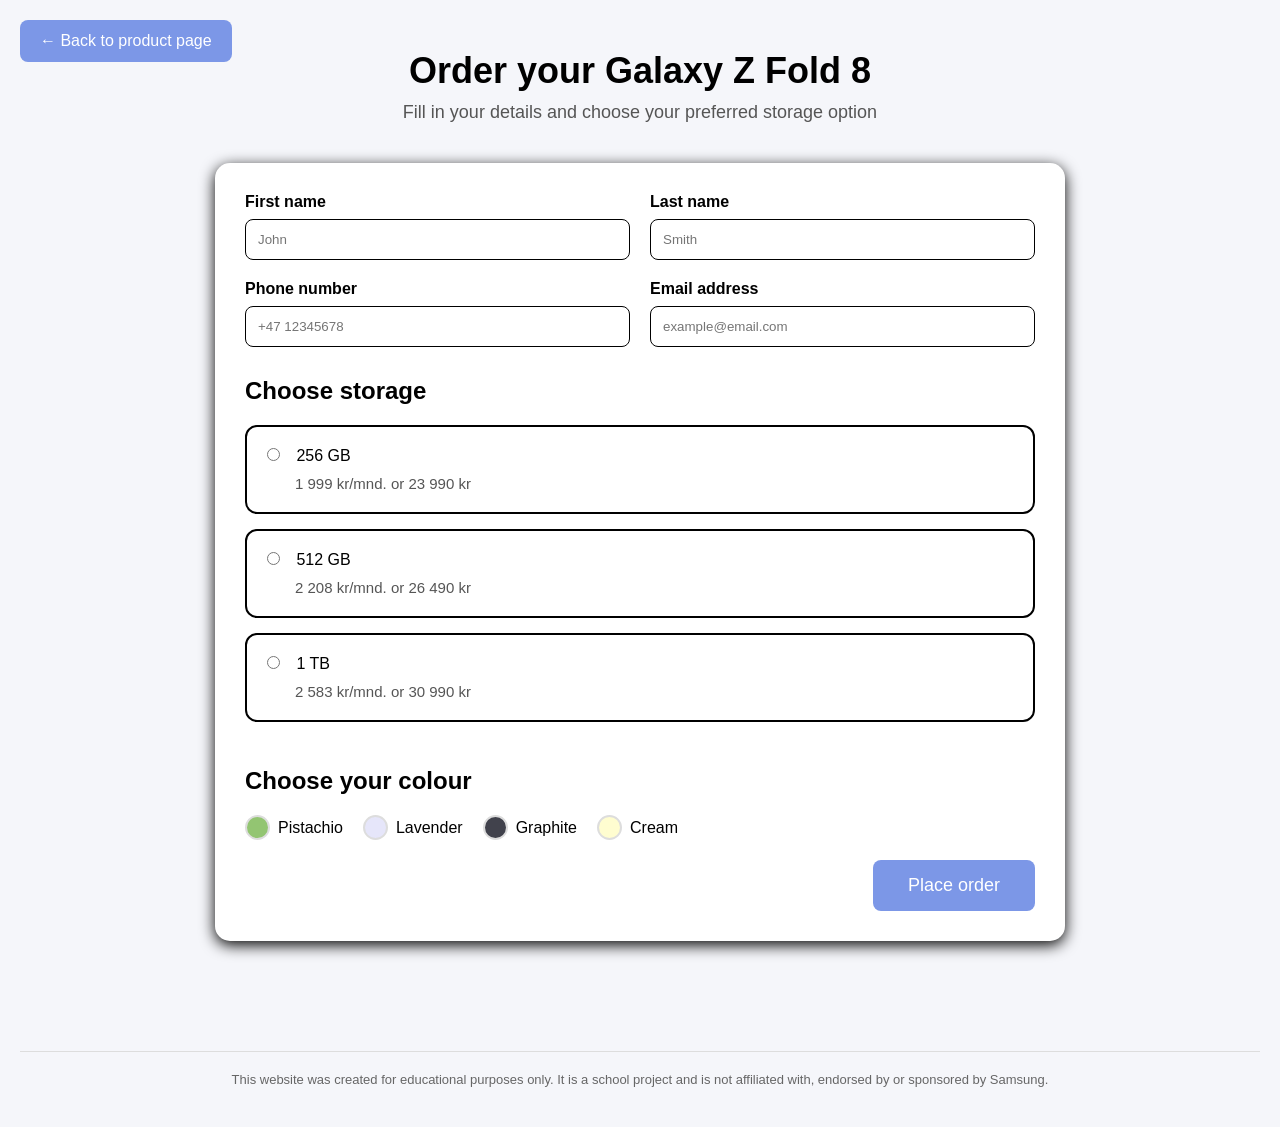
==== order.html @ 5c8b6a44 "Initial commit - Samsung Galaxy Z Fold 8 website" ====
<!DOCTYPE html>
<html lang="en">
<head>
    <meta charset="UTF-8">
    <meta name="viewport" content="width=device-width, initial-scale=1.0">
    <link rel="stylesheet" href="./css/styles.css">
    <title>Order Samsung Galaxy Z Fold 8</title>
</head>
<body class="order-page">
    <main class="order">
        <a href="index.html" class="back__button"> &larr; Back to product page</a>
        <h1>Order your Galaxy Z Fold 8</h1>
        <p class="order__intro">Fill in your details and choose your preferred storage option</p>
        <form>
            <div class=" customer customer__info">
            <div>
            <label for="firstName">First name</label>


        <input type="text" name="firstName" id="firstName" placeholder="John" required>
        
        </div>
        <div>
        <label for="lastName">Last name</label>
        <input type="text" name="lastName" id="lastName" placeholder="Smith" required>
        
        </div>
        <div>
            <label for="phone">Phone number</label>
        <input type="tel" name="phone" id="phone" placeholder="+47 12345678" required>
        
        </div>
        <div>
        <label for="email">Email address</label>
        <input type="email" name="email" id="email" placeholder="example@email.com" required>
        </div>
        </div>
    <fieldset>
        <legend>Choose storage</legend>
     <ul>
            <li class="options__list">
                <label>
                    <input type="radio" name="storage" value="256GB" required>
                    256 GB
                
                <div class="storage__price"> 1 999 kr/mnd. or 23 990 kr</div> 
                </label>
            </li>
             
            <li class="options__list">
                <label>
                    <input type="radio" name="storage" value="512GB">
                512 GB
                <div class="storage__price"> 2 208 kr/mnd. or 26 490 kr

                </div>
                </label>
            </li>
            
            <li class="options__list">
                <label>
                    <input type="radio" name="storage" value="1TB">
                    1 TB
                
                  <div class="storage__price"> 2 583 kr/mnd. or 30 990 kr
                 </div> 
                </label>
                  
            </li>
          
        </ul>

        </fieldset>
       <fieldset class="order__colour-choice">
        <legend>Choose your colour</legend>
        <div class="order__colour-options">
            <label>
            <input type="radio" name="colour" value="pistachio" required>
            <span class="order__colour-dot pistachio"></span>
            Pistachio
</label>
<label>
    <input type="radio" name="colour" value="lavender">
    <span class="order__colour-dot lavender"></span>
    Lavender
</label>
<label>
    <input type="radio" name="colour" value="graphite">
    <span class="order__colour-dot graphite"></span>
    Graphite
</label>
<label>
    <input type="radio" name="colour" value="cream">
    <span class="order__colour-dot cream"></span>
    Cream
</label>
        </div>
       </fieldset>
<button type="submit">Place order</button>
        </form>
        </main>

<footer>
    <div>
        This website was created for educational purposes only. It is a school project and is not affiliated with, endorsed by or sponsored by Samsung.
    </div>
</footer>
</body>
</html>
---- css/styles.css ----
/* Global CSS variables */
:root {
    --primary-color: #7c97e7;
    --hover-color: #5579b8;
    --background-color: #f5f6fa;
    --text-color: #333;
    --white: #ffffff;
}
* {
    margin: 0;
    padding: 0;
    box-sizing: border-box;
}
header { 
    display: flex;
    flex-direction: column;
align-items: center;
    justify-content: space-between;
    gap: 20px;
    padding: 20px;
}
.product__purchase {
    display: flex;
    justify-content: flex-end;
    align-items: center;
    gap: 20px;
    padding: 20px;
    width: 100%;
    box-sizing: border-box;
}
h1 {
    
    text-align: center;
   font-size: clamp(20px, 3vw, 50px);
   margin: 0;
    
}

.product__button {
    display: inline-block;
    position: static;
    padding: 15px 25px;
    color: white;
    text-align: center;
    border-radius: 5px;
    background-color: rgb(124, 151, 231);
    cursor: pointer;
    font-size: medium;
    text-decoration: none;
}
.product__button:hover {
    text-decoration: underline;
}

main {
    max-width: 1600px;
    margin: 0 auto;
    padding: 30px 20px;
    
}
.phone-layout {
    display: grid;
    grid-template-columns: minmax(0, 1.8fr) minmax(0, 1fr);
    gap: 30px;
    align-items: start;
   
}
.product__image {
    grid-column: 1;
    margin: 0;
}
.product__image img {
    width: 100%;
    height: auto;
    display: block;
}
figure figcaption {
    text-align: center;
    margin-top: 20px;
    padding: 15px;
    
}
figure figcaption strong {
    display: block;
    font-size: 22px;
    margin-bottom: 8px;
}
figure figcaption p {
    font-size: 20px;
    line-height: 1.5;
    margin: 0;
}
.product__info {
    grid-column: 2;
    grid-row: 1;
}
.product__info h2 {
    margin-bottom: 25px;
}
.product__storage-option {
    display: flex;
    justify-content: space-between;
    gap: 15px;
    padding: 20px 15px;
    margin-bottom: 12px;
    border: 1px solid black;
    border-radius: 6px;
    background-color: #f5f6fa;
}
.product__details {
    grid-column: 1;
    grid-row: 2;
}
@media (max-width: 700px) {
    .phone-layout {
        grid-template-columns: 1fr;
    }
    .product__image, .product__info, .product__details {
        grid-column: 1;
        grid-row: auto;
    }
    .product__details ul {
        grid-template-columns: 1fr;
    }
}
.product__details {
    margin-top: 30px;
    padding: 25px;
    background-color: #f5f6fa;
    border-radius: 15px;
}
.product__details h2 {
    text-align: center;
    font-size: 28px;
    margin-bottom: 25px;
}
.product__details ul {
    display: grid;
    grid-template-columns: repeat(2, minmax(0, 1fr));
    gap: 15px;
    list-style: none;
    padding: 0;
}
.product__details li {
    background-color: white;
    padding: 18px;
    border-radius: 10px;
    border-left: 4px solid rgb(124, 151, 231);
    box-shadow: 0 3px 8px;
    transition: transform 0.3s;
    overflow-wrap: anywhere;

}
/* Order page */

.order-page h1 {
    text-align: center;
    font-size: 36px;
    margin-bottom: 10px;
}

.order-page .order__intro {
    text-align: center;
    font-size: 18px;
    color: #555;
    margin-bottom: 30px;
}

.order-page {
    background-color: #f5f6fa;
    font-family: Arial, Helvetica, sans-serif;
    margin: 0;
    padding: 20px;
}
/* Form */

.order-page form {
    max-width: 850px;
    margin: 40px auto;
    padding: 30px;
    background-color: white;
    border-radius: 15px;
    box-shadow: 0 4px 15px;
}
/* Customer information */

.order-page .customer__info {
    display: grid;
    grid-template-columns: repeat( 2, minmax(0, 1fr));
    gap: 20px;
    margin-bottom: 30px;
}

.order-page .customer__info  > div {
    min-width: 0;
}

.order-page .customer__info label {
    display: block;
    margin-bottom: 8px;
    font-weight: bold;
}

.order-page .customer__info input {
    display: block;
    width: 100%;
    padding: 12px;
    border: 1px solid black;
    border-radius: 8px;
    box-sizing: border-box;
}



/* Storage options */

.order-page fieldset {
    border: none;
    padding: 0;
    margin: 0;
    min-width: 0;
}

.order-page legend {
    font-size: 24px;
    font-weight: bold;
    margin-bottom: 20px;
}

.order-page fieldset ul {
list-style: none;
padding: 0;
margin: 0;
}

.order-page .options__list {
    margin-bottom: 15px;
}

.order-page .options__list label {
    display: block;
    padding: 20px;
    border: 2px solid black;
    border-radius: 12px;
    background-color: white;
    cursor: pointer;
    transition: 0.3s;
}

.order-page .options__list label:hover {
border-color: #7c977c;
background-color: #f5f6ff;
}

.order-page .options__list label:has(input:checked) {
    border-color: #7c977c;
    background-color: #eef2ff;
}

.order-page .options__list input {
    margin-right: 12px;
    accent-color: #7c977c;
}

.order-page .storage__price {
    margin-top: 10px;
    margin-left: 28px;
    color: #555;
    font-size: 15px;
}

/* Place order button */

.order-page button[ type="submit"] {
    background-color: #7c97e7;
    color: white;
    border: none;
    padding: 15px 35px;
    border-radius: 8px;
    font-size: 18px;
    cursor: pointer;
    margin-top: 20px;
    display: block;
    margin-left: auto;
}

.order-page button[type="submit"]:hover {
    background-color: #5579b8;
    text-decoration: underline;
    text-underline-offset: 4px;
    
}

/* Mobile */
@media (max-width: 600px) {
    .order-page {
        padding: 10px;
    }
    .order-page form {
        padding: 20px;
        margin: 20px auto;
    }
    .order-page .customer__info {
        grid-template-columns: 1fr;
        
    }
   
}

.order-page .back__button {
    display: inline-block;
    position: absolute;
    top: 20px;
    left: 20px;
    padding: 12px 20px;
    background-color: #7c97e7;
    color: white;
    text-decoration: none;
    border-radius: 8px;
    font-size: 16px;
    margin-bottom: 20px;
    
    
}

.order-page .back__button:hover {
    background-color: #5579b8;
    text-decoration: underline;
}


.order-page .order__colour-choice {
    margin-top: 30px;
}

.order-page .order__colour-options {
    display: flex;
    gap: 20px;
    flex-wrap: wrap;
}

.order-page .order__colour-options label {
    display: flex;
    align-items: center;
    gap: 8px;
    cursor: pointer;
}

.order-page .order__colour-dot {
    display: inline-block;
    width: 25px;
    height: 25px;
    border-radius: 50%;
    border: 2px solid #ddd;
}

/* Colours */

.order-page .pistachio {
    background-color: #93C572;
}

.order-page .lavender {
    background-color: #E6E6FA;
}

.order-page .graphite {
    background-color: #41424C;
}

.order-page .cream {
    background-color:  #FFFDD0;
}

footer {
    text-align: center;
    padding: 20px;
    margin-top: 40px;
    font-size: 13px;
    color: #666;
    border-top: 1px solid #ddd;
}

.order-page main {
    max-width: 910px;
    margin: 0 auto;
    width: 100%;
}

.order-page form {
    box-sizing: border-box;
    width: 100%;
}

@media (max-width: 700px) {
    .order-page main {
        padding-top: 65px;
    }
    .order-page h1 {
        font-size: 28px;
    }
    
    .order-page .back__button {
        top: 15px;
        left: 15px;
        padding: 10px 15px;
        font-size: 14px;
    }
}

@media (max-width: 700px) {
    .order-page .order__colour-options {
        display: grid;
        grid-template-columns: repeat(2, minmax(0, 1fr));
        gap: 15px;
    }
    .order-page .order__colour-options label {
        display: flex;
        align-items: center;
        gap: 5px;
        white-space: nowrap;
    }
}

/* Hide radio buttons for colour selections */

.order-page .order__colour-options input[type="radio"] {
    position: absolute;
    opacity: 0;
    width: 1px;
    height: 1px;
}

/* Highlight the selected colour */

.order-page .order__colour-options input[type="radio"]:checked + .order__colour-dot {
    outline: 3px solid #7c97e7;
    outline-offset: 3px;
    box-shadow: 0 0 0 1px #333;
}

/* Keyboard accessibility */

.order-page .order__colour-options input[type="radio"]:focus-visible + .order__colour-dot {
    outline: 3px solid #333;
    outline-offset: 3px;
}

/*  Fix mobile product layout */

@media (max-width: 700px) {
    .phone-layout {
        display: grid;
        grid-template-columns: minmax(0, 1fr);
    }
    .phone-layout >* {
        grid-column: 1;
        grid-row: auto;
        min-width: 0;
        max-width: 100%;
    }

    .phone-layout img {
        display: block;
        max-width: 100%;
        height: auto;
    }

    .phone-layout figcaption {
        overflow-wrap: anywhere;
    }

    .product__storage-option {
        flex-wrap: wrap;
    }

    .product__details ul {
        grid-template-columns: 1fr;
    }
}
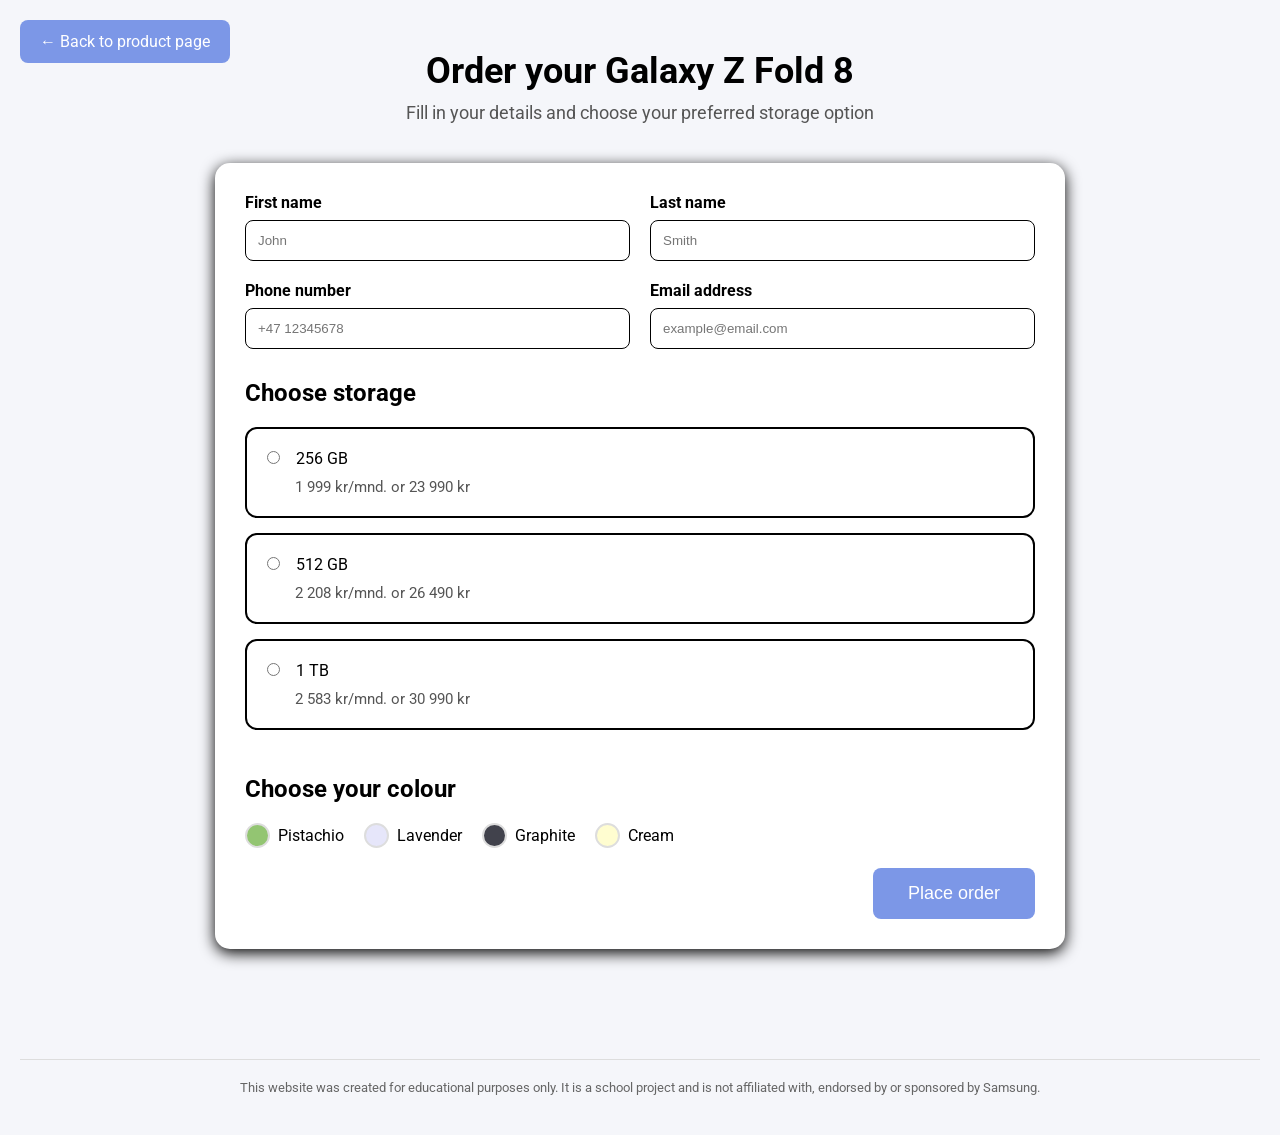
==== commit 96af5ba1: "Google Fonts to order page" ====
--- a/order.html
+++ b/order.html
@@ -3,6 +3,9 @@
 <head>
     <meta charset="UTF-8">
     <meta name="viewport" content="width=device-width, initial-scale=1.0">
+     <link rel="preconnect" href="https://googleapis.com">
+    <link rel="preconnect" href="hhtps://fonts.gstatic.com"crossorigin>
+    <link  rel="stylesheet"href="https://fonts.googleapis.com/css2?family=Roboto:wght@400;500;700&display=swap">
     <link rel="stylesheet" href="./css/styles.css">
     <title>Order Samsung Galaxy Z Fold 8</title>
 </head>
--- a/css/styles.css
+++ b/css/styles.css
@@ -5,6 +5,11 @@
     --background-color: #f5f6fa;
     --text-color: #333;
     --white: #ffffff;
+    --main-font: Roboto, sans-serif;
+}
+/* Main font */
+body {
+    font-family: var(--main-font);
 }
 * {
     margin: 0;
@@ -40,10 +45,10 @@
     display: inline-block;
     position: static;
     padding: 15px 25px;
-    color: white;
+    color: var(--white);
     text-align: center;
     border-radius: 5px;
-    background-color: rgb(124, 151, 231);
+    background-color: var(--primary-color);
     cursor: pointer;
     font-size: medium;
     text-decoration: none;
@@ -168,7 +173,6 @@
 
 .order-page {
     background-color: #f5f6fa;
-    font-family: Arial, Helvetica, sans-serif;
     margin: 0;
     padding: 20px;
 }
@@ -272,8 +276,8 @@
 /* Place order button */
 
 .order-page button[ type="submit"] {
-    background-color: #7c97e7;
-    color: white;
+    background-color: var(--primary-color);
+    color: var(--white);
     border: none;
     padding: 15px 35px;
     border-radius: 8px;
@@ -285,7 +289,7 @@
 }
 
 .order-page button[type="submit"]:hover {
-    background-color: #5579b8;
+    background-color: var(--hover-color);
     text-decoration: underline;
     text-underline-offset: 4px;
     
